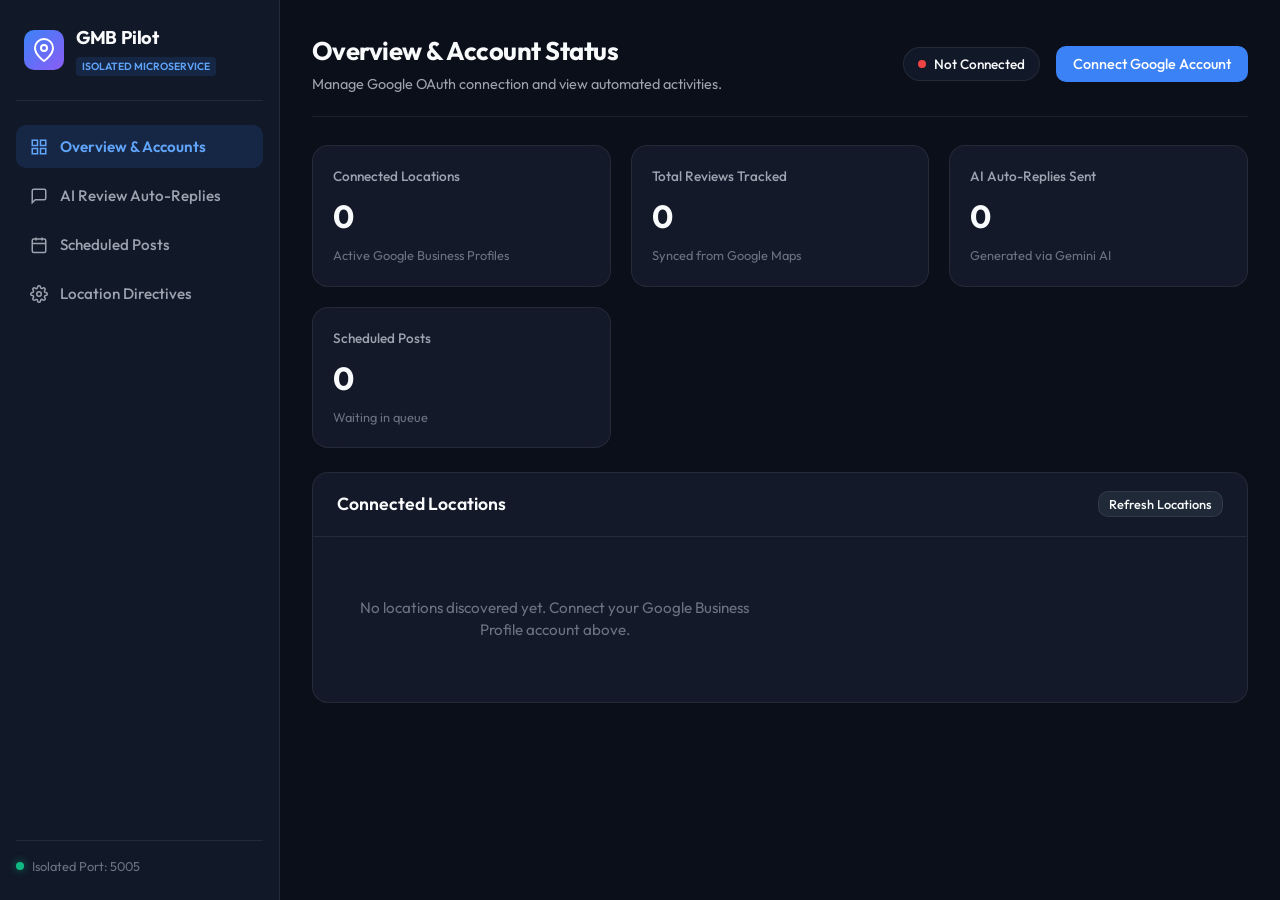
==== gmb/index.html @ d93f7756 "Updates" ====
<!DOCTYPE html>
<html lang="en">
<head>
  <meta charset="UTF-8">
  <meta name="viewport" content="width=device-width, initial-scale=1.0">
  <title>GMB Automation Hub | AI Reviews & Post Scheduler</title>
  <link rel="preconnect" href="https://fonts.googleapis.com">
  <link rel="preconnect" href="https://fonts.gstatic.com" crossorigin>
  <link href="https://fonts.googleapis.com/css2?family=Outfit:wght@300;400;500;600;700&display=swap" rel="stylesheet">
  <link rel="stylesheet" href="style.css">
</head>
<body>
  <div class="app-layout">
    <!-- Sidebar Navigation -->
    <aside class="sidebar">
      <div class="brand">
        <div class="brand-icon">
          <svg width="24" height="24" viewBox="0 0 24 24" fill="none" stroke="currentColor" stroke-width="2">
            <path d="M21 10c0 7-9 13-9 13s-9-6-9-13a9 9 0 0 1 18 0z"></path>
            <circle cx="12" cy="10" r="3"></circle>
          </svg>
        </div>
        <div class="brand-text">
          <h2>GMB Pilot</h2>
          <span class="badge">Isolated Microservice</span>
        </div>
      </div>

      <nav class="nav-links">
        <button class="nav-btn active" data-tab="overview">
          <svg width="18" height="18" viewBox="0 0 24 24" fill="none" stroke="currentColor" stroke-width="2"><rect x="3" y="3" width="7" height="7"></rect><rect x="14" y="3" width="7" height="7"></rect><rect x="14" y="14" width="7" height="7"></rect><rect x="3" y="14" width="7" height="7"></rect></svg>
          Overview & Accounts
        </button>
        <button class="nav-btn" data-tab="reviews">
          <svg width="18" height="18" viewBox="0 0 24 24" fill="none" stroke="currentColor" stroke-width="2"><path d="M21 15a2 2 0 0 1-2 2H7l-4 4V5a2 2 0 0 1 2-2h14a2 2 0 0 1 2 2z"></path></svg>
          AI Review Auto-Replies
        </button>
        <button class="nav-btn" data-tab="posts">
          <svg width="18" height="18" viewBox="0 0 24 24" fill="none" stroke="currentColor" stroke-width="2"><rect x="3" y="4" width="18" height="18" rx="2" ry="2"></rect><line x1="16" y1="2" x2="16" y2="6"></line><line x1="8" y1="2" x2="8" y2="6"></line><line x1="3" y1="10" x2="21" y2="10"></line></svg>
          Scheduled Posts
        </button>
        <button class="nav-btn" data-tab="settings">
          <svg width="18" height="18" viewBox="0 0 24 24" fill="none" stroke="currentColor" stroke-width="2"><circle cx="12" cy="12" r="3"></circle><path d="M19.4 15a1.65 1.65 0 0 0 .33 1.82l.06.06a2 2 0 0 1 0 2.83 2 2 0 0 1-2.83 0l-.06-.06a1.65 1.65 0 0 0-1.82-.33 1.65 1.65 0 0 0-1 1.51V21a2 2 0 0 1-2 2 2 2 0 0 1-2-2v-.09A1.65 1.65 0 0 0 9 19.4a1.65 1.65 0 0 0-1.82.33l-.06.06a2 2 0 0 1-2.83 0 2 2 0 0 1 0-2.83l.06-.06a1.65 1.65 0 0 0 .33-1.82 1.65 1.65 0 0 0-1.51-1H3a2 2 0 0 1-2-2 2 2 0 0 1 2-2h.09A1.65 1.65 0 0 0 4.6 9a1.65 1.65 0 0 0-.33-1.82l-.06-.06a2 2 0 0 1 0-2.83 2 2 0 0 1 2.83 0l.06.06a1.65 1.65 0 0 0 1.82.33H9a1.65 1.65 0 0 0 1-1.51V3a2 2 0 0 1 2-2 2 2 0 0 1 2 2v.09a1.65 1.65 0 0 0 1 1.51 1.65 1.65 0 0 0 1.82-.33l.06-.06a2 2 0 0 1 2.83 0 2 2 0 0 1 0 2.83l-.06.06a1.65 1.65 0 0 0-.33 1.82V9a1.65 1.65 0 0 0 1.51 1H21a2 2 0 0 1 2 2 2 2 0 0 1-2 2h-.09a1.65 1.65 0 0 0-1.51 1z"></path></svg>
          Location Directives
        </button>
      </nav>

      <div class="sidebar-footer">
        <div class="service-status">
          <span class="status-dot online"></span>
          <span>Isolated Port: 5005</span>
        </div>
      </div>
    </aside>

    <!-- Main Content Area -->
    <main class="main-content">
      <!-- Top Bar -->
      <header class="topbar">
        <div>
          <h1 id="page-title">Overview & Account Status</h1>
          <p class="subtitle" id="page-subtitle">Manage Google OAuth connection and view automated activities.</p>
        </div>
        <div class="topbar-actions">
          <div id="account-pill" class="account-pill disconnected">
            <span class="pill-dot"></span>
            <span id="account-email-display">Not Connected</span>
          </div>
          <button id="auth-action-btn" class="btn btn-primary">Connect Google Account</button>
        </div>
      </header>

      <!-- Alert Notification Banner -->
      <div id="alert-banner" class="alert-banner hidden"></div>

      <!-- Tab 1: Overview -->
      <section id="tab-overview" class="tab-pane active">
        <div class="stats-grid">
          <div class="stat-card">
            <div class="stat-title">Connected Locations</div>
            <div class="stat-value" id="stat-locations-count">0</div>
            <div class="stat-desc">Active Google Business Profiles</div>
          </div>
          <div class="stat-card">
            <div class="stat-title">Total Reviews Tracked</div>
            <div class="stat-value" id="stat-reviews-count">0</div>
            <div class="stat-desc">Synced from Google Maps</div>
          </div>
          <div class="stat-card">
            <div class="stat-title">AI Auto-Replies Sent</div>
            <div class="stat-value" id="stat-replies-count">0</div>
            <div class="stat-desc">Generated via Gemini AI</div>
          </div>
          <div class="stat-card">
            <div class="stat-title">Scheduled Posts</div>
            <div class="stat-value" id="stat-posts-count">0</div>
            <div class="stat-desc">Waiting in queue</div>
          </div>
        </div>

        <div class="card mt-4">
          <div class="card-header">
            <h3>Connected Locations</h3>
            <button id="btn-sync-locations" class="btn btn-secondary btn-sm">Refresh Locations</button>
          </div>
          <div class="card-body">
            <div id="locations-list" class="locations-grid">
              <div class="empty-state">No locations discovered yet. Connect your Google Business Profile account above.</div>
            </div>
          </div>
        </div>
      </section>

      <!-- Tab 2: Reviews & AI Auto-Reply -->
      <section id="tab-reviews" class="tab-pane">
        <div class="pane-toolbar">
          <div class="filters">
            <select id="filter-review-status" class="select-input">
              <option value="">All Reviews</option>
              <option value="false">Unreplied Only</option>
              <option value="true">Replied Only</option>
            </select>
            <select id="filter-review-rating" class="select-input">
              <option value="">All Star Ratings</option>
              <option value="5">5 Stars</option>
              <option value="4">4 Stars</option>
              <option value="3">3 Stars</option>
              <option value="2">2 Stars</option>
              <option value="1">1 Star</option>
            </select>
          </div>
          <button id="btn-sync-reviews-now" class="btn btn-primary">
            <svg width="16" height="16" viewBox="0 0 24 24" fill="none" stroke="currentColor" stroke-width="2"><polyline points="23 4 23 10 17 10"></polyline><path d="M20.49 15a9 9 0 1 1-2.12-9.36L23 10"></path></svg>
            Trigger AI Review Sync Now
          </button>
        </div>

        <div class="card mt-3">
          <div class="card-body">
            <div id="reviews-feed" class="reviews-feed">
              <div class="empty-state">Loading reviews...</div>
            </div>
          </div>
        </div>
      </section>

      <!-- Tab 3: Post Scheduling -->
      <section id="tab-posts" class="tab-pane">
        <div class="grid-2-col">
          <!-- Scheduling Form -->
          <div class="card">
            <div class="card-header">
              <h3>Create Scheduled Post</h3>
            </div>
            <div class="card-body">
              <form id="form-create-post">
                <div class="form-group">
                  <label for="post-location-select">Target Location</label>
                  <select id="post-location-select" class="form-input" required>
                    <option value="">Select a location...</option>
                  </select>
                </div>

                <div class="form-group">
                  <label for="post-summary">Post Caption / Content</label>
                  <textarea id="post-summary" class="form-input" rows="4" placeholder="Write your Google update, news, announcement, or promotional offer..." required></textarea>
                </div>

                <div class="form-group">
                  <label for="post-image-url">Image URL (Optional)</label>
                  <input type="url" id="post-image-url" class="form-input" placeholder="https://example.com/banner.jpg">
                </div>

                <div class="form-row">
                  <div class="form-group">
                    <label for="post-cta-type">Action Button (CTA)</label>
                    <select id="post-cta-type" class="form-input">
                      <option value="LEARN_MORE">Learn More</option>
                      <option value="BOOK">Book</option>
                      <option value="ORDER">Order Online</option>
                      <option value="SHOP">Shop</option>
                      <option value="SIGN_UP">Sign Up</option>
                      <option value="CALL">Call Now</option>
                      <option value="ACTION_TYPE_UNSPECIFIED">None</option>
                    </select>
                  </div>
                  <div class="form-group">
                    <label for="post-cta-url">Button URL</label>
                    <input type="url" id="post-cta-url" class="form-input" placeholder="https://yourwebsite.com/offer">
                  </div>
                </div>

                <div class="form-group">
                  <label for="post-scheduled-at">Publish Date & Time</label>
                  <input type="datetime-local" id="post-scheduled-at" class="form-input" required>
                </div>

                <button type="submit" class="btn btn-primary w-full">Schedule Post</button>
              </form>
            </div>
          </div>

          <!-- Scheduled & Published Queue -->
          <div class="card">
            <div class="card-header">
              <h3>Scheduled Posts Queue</h3>
              <button id="btn-dispatch-posts-now" class="btn btn-secondary btn-sm">Force Dispatch Check</button>
            </div>
            <div class="card-body">
              <div id="posts-queue" class="posts-queue">
                <div class="empty-state">No scheduled posts found.</div>
              </div>
            </div>
          </div>
        </div>
      </section>

      <!-- Tab 4: Location Directives / Settings -->
      <section id="tab-settings" class="tab-pane">
        <div class="card">
          <div class="card-header">
            <h3>AI Directives & Rules by Location</h3>
          </div>
          <div class="card-body">
            <div id="locations-settings-container">
              <div class="empty-state">Connect an account to view and configure location rules.</div>
            </div>
          </div>
        </div>
      </section>
    </main>
  </div>

  <script src="app.js"></script>
</body>
</html>
---- gmb/style.css ----
:root {
  --bg-primary: #0b0f19;
  --bg-surface: #111827;
  --bg-surface-elevated: #1f2937;
  --bg-card: rgba(23, 31, 48, 0.7);
  --border-subtle: rgba(255, 255, 255, 0.08);
  --border-focus: #3b82f6;
  
  --text-primary: #f9fafb;
  --text-secondary: #9ca3af;
  --text-muted: #6b7280;
  
  --accent-primary: #3b82f6;
  --accent-primary-hover: #2563eb;
  --accent-success: #10b981;
  --accent-warning: #f59e0b;
  --accent-danger: #ef4444;

  --font-family: 'Outfit', -apple-system, BlinkMacSystemFont, 'Segoe UI', Roboto, sans-serif;
  --radius-sm: 6px;
  --radius-md: 10px;
  --radius-lg: 16px;
  --shadow-sm: 0 1px 2px 0 rgba(0, 0, 0, 0.05);
  --shadow-md: 0 4px 6px -1px rgba(0, 0, 0, 0.3), 0 2px 4px -1px rgba(0, 0, 0, 0.2);
  --shadow-lg: 0 10px 15px -3px rgba(0, 0, 0, 0.4);
}

* {
  box-sizing: border-box;
  margin: 0;
  padding: 0;
}

body {
  font-family: var(--font-family);
  background-color: var(--bg-primary);
  color: var(--text-primary);
  line-height: 1.5;
  min-height: 100vh;
}

/* App Layout */
.app-layout {
  display: flex;
  min-height: 100vh;
}

/* Sidebar */
.sidebar {
  width: 280px;
  background: var(--bg-surface);
  border-right: 1px solid var(--border-subtle);
  display: flex;
  flex-direction: column;
  padding: 24px 16px;
  flex-shrink: 0;
}

.brand {
  display: flex;
  align-items: center;
  gap: 12px;
  padding: 0 8px 24px 8px;
  border-bottom: 1px solid var(--border-subtle);
}

.brand-icon {
  background: linear-gradient(135deg, #3b82f6, #8b5cf6);
  color: white;
  width: 40px;
  height: 40px;
  border-radius: var(--radius-md);
  display: flex;
  align-items: center;
  justify-content: center;
}

.brand-text h2 {
  font-size: 1.15rem;
  font-weight: 700;
  letter-spacing: -0.02em;
}

.badge {
  display: inline-block;
  font-size: 0.65rem;
  font-weight: 600;
  text-transform: uppercase;
  background: rgba(59, 130, 246, 0.15);
  color: #60a5fa;
  padding: 2px 6px;
  border-radius: 4px;
}

.nav-links {
  margin-top: 24px;
  display: flex;
  flex-direction: column;
  gap: 6px;
  flex: 1;
}

.nav-btn {
  display: flex;
  align-items: center;
  gap: 12px;
  width: 100%;
  padding: 12px 14px;
  background: transparent;
  border: none;
  border-radius: var(--radius-md);
  color: var(--text-secondary);
  font-family: inherit;
  font-size: 0.95rem;
  font-weight: 500;
  cursor: pointer;
  transition: all 0.2s ease;
  text-align: left;
}

.nav-btn:hover {
  background: var(--bg-surface-elevated);
  color: var(--text-primary);
}

.nav-btn.active {
  background: rgba(59, 130, 246, 0.15);
  color: #60a5fa;
  font-weight: 600;
}

.sidebar-footer {
  padding-top: 16px;
  border-top: 1px solid var(--border-subtle);
}

.service-status {
  display: flex;
  align-items: center;
  gap: 8px;
  font-size: 0.8rem;
  color: var(--text-muted);
}

.status-dot {
  width: 8px;
  height: 8px;
  border-radius: 50%;
}

.status-dot.online {
  background-color: var(--accent-success);
  box-shadow: 0 0 8px rgba(16, 185, 129, 0.6);
}

/* Main Content */
.main-content {
  flex: 1;
  padding: 32px;
  overflow-y: auto;
}

/* Topbar */
.topbar {
  display: flex;
  justify-content: space-between;
  align-items: center;
  margin-bottom: 28px;
  padding-bottom: 20px;
  border-bottom: 1px solid var(--border-subtle);
}

.topbar h1 {
  font-size: 1.6rem;
  font-weight: 700;
  letter-spacing: -0.02em;
}

.subtitle {
  color: var(--text-secondary);
  font-size: 0.9rem;
  margin-top: 4px;
}

.topbar-actions {
  display: flex;
  align-items: center;
  gap: 16px;
}

.account-pill {
  display: flex;
  align-items: center;
  gap: 8px;
  padding: 6px 14px;
  border-radius: 20px;
  font-size: 0.85rem;
  font-weight: 500;
  background: var(--bg-surface);
  border: 1px solid var(--border-subtle);
}

.account-pill.connected .pill-dot {
  width: 8px;
  height: 8px;
  border-radius: 50%;
  background: var(--accent-success);
}

.account-pill.disconnected .pill-dot {
  width: 8px;
  height: 8px;
  border-radius: 50%;
  background: var(--accent-danger);
}

/* Buttons */
.btn {
  display: inline-flex;
  align-items: center;
  justify-content: center;
  gap: 8px;
  padding: 8px 16px;
  font-family: inherit;
  font-size: 0.9rem;
  font-weight: 500;
  border-radius: var(--radius-md);
  border: 1px solid transparent;
  cursor: pointer;
  transition: all 0.2s ease;
}

.btn-primary {
  background: var(--accent-primary);
  color: white;
}

.btn-primary:hover {
  background: var(--accent-primary-hover);
}

.btn-secondary {
  background: var(--bg-surface-elevated);
  border-color: var(--border-subtle);
  color: var(--text-primary);
}

.btn-secondary:hover {
  background: rgba(255, 255, 255, 0.1);
}

.btn-danger {
  background: rgba(239, 68, 68, 0.15);
  border-color: rgba(239, 68, 68, 0.3);
  color: #fca5a5;
}

.btn-danger:hover {
  background: rgba(239, 68, 68, 0.3);
}

.btn-sm {
  padding: 4px 10px;
  font-size: 0.8rem;
}

.w-full {
  width: 100%;
}

/* Alert Banner */
.alert-banner {
  padding: 12px 16px;
  border-radius: var(--radius-md);
  margin-bottom: 24px;
  font-size: 0.9rem;
}

.alert-banner.success {
  background: rgba(16, 185, 129, 0.15);
  border: 1px solid rgba(16, 185, 129, 0.3);
  color: #6ee7b7;
}

.alert-banner.error {
  background: rgba(239, 68, 68, 0.15);
  border: 1px solid rgba(239, 68, 68, 0.3);
  color: #fca5a5;
}

.hidden {
  display: none !important;
}

/* Tab Panes */
.tab-pane {
  display: none;
}

.tab-pane.active {
  display: block;
}

/* Cards & Grids */
.stats-grid {
  display: grid;
  grid-template-columns: repeat(auto-fit, minmax(220px, 1fr));
  gap: 20px;
}

.stat-card {
  background: var(--bg-card);
  backdrop-filter: blur(12px);
  border: 1px solid var(--border-subtle);
  border-radius: var(--radius-lg);
  padding: 20px;
}

.stat-title {
  color: var(--text-secondary);
  font-size: 0.85rem;
  font-weight: 500;
}

.stat-value {
  font-size: 2rem;
  font-weight: 700;
  margin: 6px 0;
  color: var(--text-primary);
}

.stat-desc {
  font-size: 0.8rem;
  color: var(--text-muted);
}

.card {
  background: var(--bg-card);
  backdrop-filter: blur(12px);
  border: 1px solid var(--border-subtle);
  border-radius: var(--radius-lg);
  overflow: hidden;
}

.card-header {
  padding: 18px 24px;
  border-bottom: 1px solid var(--border-subtle);
  display: flex;
  justify-content: space-between;
  align-items: center;
}

.card-header h3 {
  font-size: 1.1rem;
  font-weight: 600;
}

.card-body {
  padding: 24px;
}

.mt-3 { margin-top: 16px; }
.mt-4 { margin-top: 24px; }

.grid-2-col {
  display: grid;
  grid-template-columns: 1fr 1fr;
  gap: 24px;
}

@media (max-width: 1024px) {
  .grid-2-col {
    grid-template-columns: 1fr;
  }
}

/* Forms */
.form-group {
  margin-bottom: 16px;
}

.form-row {
  display: grid;
  grid-template-columns: 1fr 1fr;
  gap: 16px;
}

label {
  display: block;
  font-size: 0.85rem;
  font-weight: 500;
  color: var(--text-secondary);
  margin-bottom: 6px;
}

.form-input, .select-input {
  width: 100%;
  padding: 10px 14px;
  background: var(--bg-surface);
  border: 1px solid var(--border-subtle);
  border-radius: var(--radius-md);
  color: var(--text-primary);
  font-family: inherit;
  font-size: 0.9rem;
  transition: border-color 0.2s;
}

.form-input:focus, .select-input:focus {
  outline: none;
  border-color: var(--border-focus);
}

/* Location Card */
.locations-grid {
  display: grid;
  grid-template-columns: repeat(auto-fill, minmax(300px, 1fr));
  gap: 16px;
}

.location-item {
  background: var(--bg-surface);
  border: 1px solid var(--border-subtle);
  border-radius: var(--radius-md);
  padding: 18px;
}

.location-item-header {
  display: flex;
  justify-content: space-between;
  align-items: flex-start;
  margin-bottom: 8px;
}

.location-title {
  font-weight: 600;
  font-size: 1rem;
}

.location-address {
  font-size: 0.85rem;
  color: var(--text-secondary);
  margin-bottom: 12px;
}

.tag {
  display: inline-block;
  padding: 2px 8px;
  border-radius: 12px;
  font-size: 0.75rem;
  font-weight: 600;
}

.tag-success {
  background: rgba(16, 185, 129, 0.15);
  color: #34d399;
}

.tag-warning {
  background: rgba(245, 158, 11, 0.15);
  color: #fbbf24;
}

.tag-neutral {
  background: rgba(156, 163, 175, 0.15);
  color: #9ca3af;
}

/* Reviews Feed */
.pane-toolbar {
  display: flex;
  justify-content: space-between;
  align-items: center;
  margin-bottom: 16px;
  gap: 16px;
}

.filters {
  display: flex;
  gap: 12px;
}

.reviews-feed {
  display: flex;
  flex-direction: column;
  gap: 16px;
}

.review-card {
  background: var(--bg-surface);
  border: 1px solid var(--border-subtle);
  border-radius: var(--radius-md);
  padding: 18px;
}

.review-header {
  display: flex;
  justify-content: space-between;
  align-items: center;
  margin-bottom: 10px;
}

.reviewer-info {
  display: flex;
  align-items: center;
  gap: 10px;
}

.reviewer-avatar {
  width: 32px;
  height: 32px;
  border-radius: 50%;
  background: var(--bg-surface-elevated);
  display: flex;
  align-items: center;
  justify-content: center;
  font-weight: 600;
  font-size: 0.85rem;
}

.stars {
  color: #fbbf24;
  letter-spacing: 2px;
}

.review-comment {
  font-size: 0.95rem;
  color: var(--text-primary);
  margin-bottom: 14px;
}

.reply-box {
  background: var(--bg-surface-elevated);
  border-left: 3px solid var(--accent-primary);
  border-radius: 0 var(--radius-sm) var(--radius-sm) 0;
  padding: 12px 16px;
  margin-top: 10px;
}

.reply-box-title {
  font-size: 0.8rem;
  font-weight: 600;
  color: #60a5fa;
  margin-bottom: 4px;
  display: flex;
  align-items: center;
  gap: 6px;
}

.reply-box-text {
  font-size: 0.9rem;
  color: var(--text-secondary);
}

/* Post Queue */
.posts-queue {
  display: flex;
  flex-direction: column;
  gap: 12px;
}

.post-card {
  background: var(--bg-surface);
  border: 1px solid var(--border-subtle);
  border-radius: var(--radius-md);
  padding: 16px;
}

.post-card-header {
  display: flex;
  justify-content: space-between;
  align-items: center;
  margin-bottom: 8px;
}

.post-summary {
  font-size: 0.9rem;
  color: var(--text-primary);
  margin-bottom: 10px;
  white-space: pre-wrap;
}

.post-meta {
  display: flex;
  justify-content: space-between;
  align-items: center;
  font-size: 0.8rem;
  color: var(--text-muted);
}

.empty-state {
  text-align: center;
  padding: 36px 20px;
  color: var(--text-muted);
  font-size: 0.95rem;
}
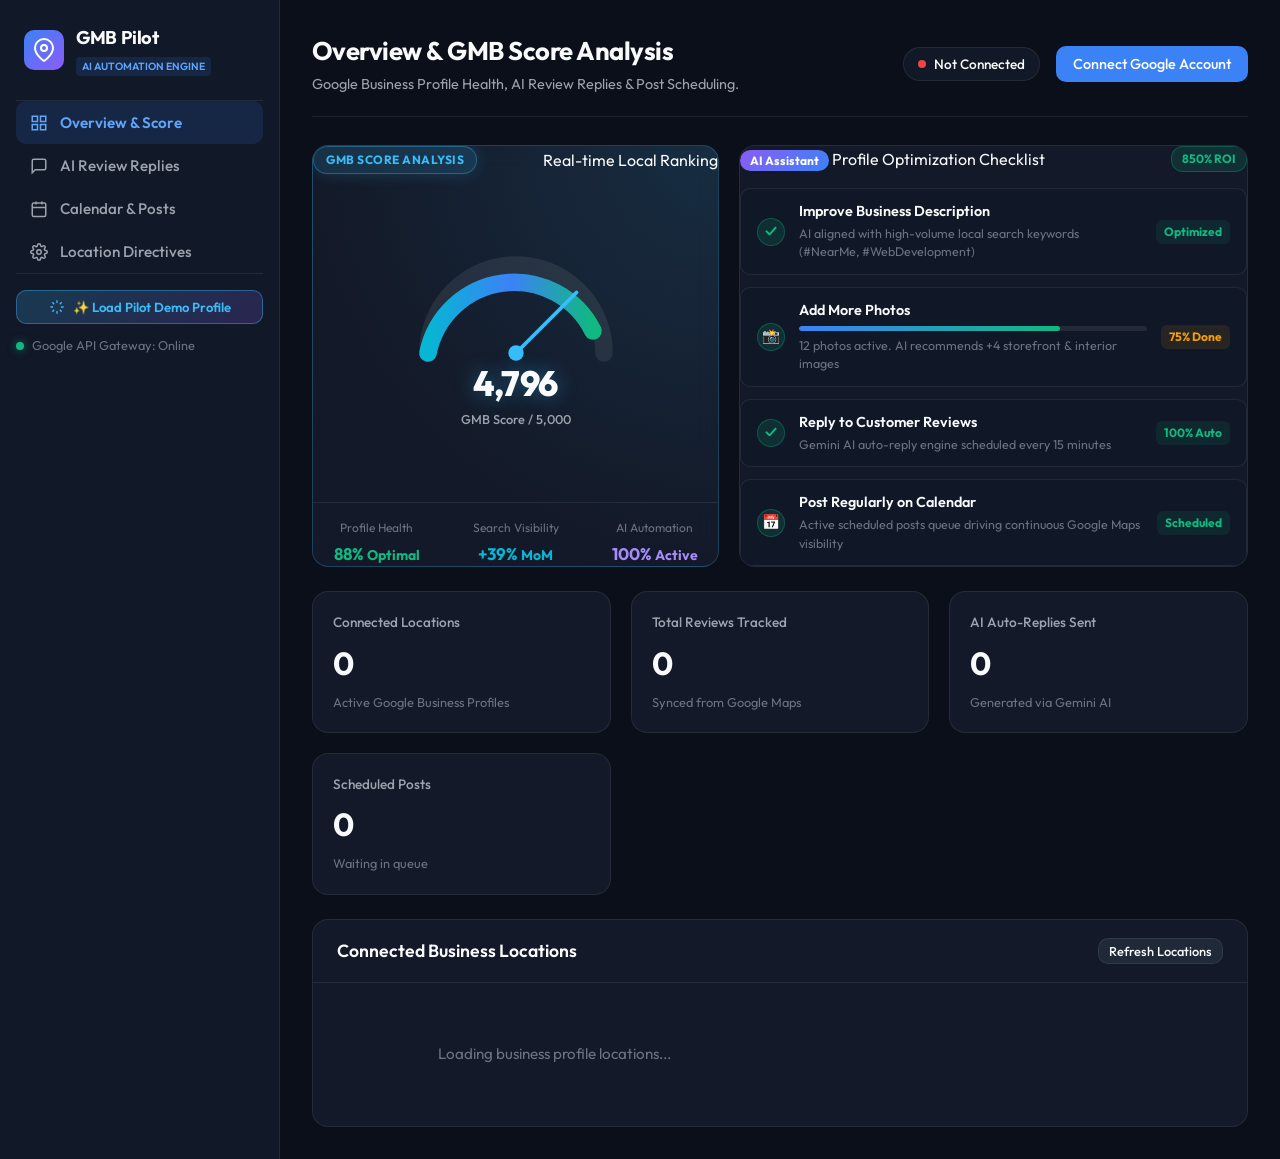
==== commit 89fc9e10: "Updates" ====
--- a/gmb/index.html
+++ b/gmb/index.html
@@ -3,11 +3,21 @@
 <head>
   <meta charset="UTF-8">
   <meta name="viewport" content="width=device-width, initial-scale=1.0">
-  <title>GMB Automation Hub | AI Reviews & Post Scheduler</title>
+  <title>GMB Pilot | AI Automation, Review Auto-Reply & Post Scheduling</title>
   <link rel="preconnect" href="https://fonts.googleapis.com">
   <link rel="preconnect" href="https://fonts.gstatic.com" crossorigin>
-  <link href="https://fonts.googleapis.com/css2?family=Outfit:wght@300;400;500;600;700&display=swap" rel="stylesheet">
+  <link href="https://fonts.googleapis.com/css2?family=Outfit:wght@300;400;500;600;700;800&family=Plus+Jakarta+Sans:wght@400;500;600;700&display=swap" rel="stylesheet">
   <link rel="stylesheet" href="style.css">
+  <script>
+    function handleConnect() {
+      var btn = document.getElementById('auth-action-btn');
+      if (btn) btn.textContent = 'Redirecting to Google...';
+      var apiBase = (window.location.hostname === 'localhost' || window.location.hostname === '127.0.0.1')
+        ? (window.location.port === '5000' ? '' : 'http://localhost:5000')
+        : 'https://api.tekchand.tech';
+      window.location.href = apiBase + '/api/auth/google/login';
+    }
+  </script>
 </head>
 <body>
   <div class="app-layout">
@@ -22,22 +32,22 @@
         </div>
         <div class="brand-text">
           <h2>GMB Pilot</h2>
-          <span class="badge">Isolated Microservice</span>
+          <span class="badge">AI Automation Engine</span>
         </div>
       </div>
 
-      <nav class="nav-links">
+      <nav class="sidebar-nav">
         <button class="nav-btn active" data-tab="overview">
           <svg width="18" height="18" viewBox="0 0 24 24" fill="none" stroke="currentColor" stroke-width="2"><rect x="3" y="3" width="7" height="7"></rect><rect x="14" y="3" width="7" height="7"></rect><rect x="14" y="14" width="7" height="7"></rect><rect x="3" y="14" width="7" height="7"></rect></svg>
-          Overview & Accounts
+          Overview & Score
         </button>
         <button class="nav-btn" data-tab="reviews">
           <svg width="18" height="18" viewBox="0 0 24 24" fill="none" stroke="currentColor" stroke-width="2"><path d="M21 15a2 2 0 0 1-2 2H7l-4 4V5a2 2 0 0 1 2-2h14a2 2 0 0 1 2 2z"></path></svg>
-          AI Review Auto-Replies
+          AI Review Replies
         </button>
         <button class="nav-btn" data-tab="posts">
           <svg width="18" height="18" viewBox="0 0 24 24" fill="none" stroke="currentColor" stroke-width="2"><rect x="3" y="4" width="18" height="18" rx="2" ry="2"></rect><line x1="16" y1="2" x2="16" y2="6"></line><line x1="8" y1="2" x2="8" y2="6"></line><line x1="3" y1="10" x2="21" y2="10"></line></svg>
-          Scheduled Posts
+          Calendar & Posts
         </button>
         <button class="nav-btn" data-tab="settings">
           <svg width="18" height="18" viewBox="0 0 24 24" fill="none" stroke="currentColor" stroke-width="2"><circle cx="12" cy="12" r="3"></circle><path d="M19.4 15a1.65 1.65 0 0 0 .33 1.82l.06.06a2 2 0 0 1 0 2.83 2 2 0 0 1-2.83 0l-.06-.06a1.65 1.65 0 0 0-1.82-.33 1.65 1.65 0 0 0-1 1.51V21a2 2 0 0 1-2 2 2 2 0 0 1-2-2v-.09A1.65 1.65 0 0 0 9 19.4a1.65 1.65 0 0 0-1.82.33l-.06.06a2 2 0 0 1-2.83 0 2 2 0 0 1 0-2.83l.06-.06a1.65 1.65 0 0 0 .33-1.82 1.65 1.65 0 0 0-1.51-1H3a2 2 0 0 1-2-2 2 2 0 0 1 2-2h.09A1.65 1.65 0 0 0 4.6 9a1.65 1.65 0 0 0-.33-1.82l-.06-.06a2 2 0 0 1 0-2.83 2 2 0 0 1 2.83 0l.06.06a1.65 1.65 0 0 0 1.82.33H9a1.65 1.65 0 0 0 1-1.51V3a2 2 0 0 1 2-2 2 2 0 0 1 2 2v.09a1.65 1.65 0 0 0 1 1.51 1.65 1.65 0 0 0 1.82-.33l.06-.06a2 2 0 0 1 2.83 0 2 2 0 0 1 0 2.83l-.06.06a1.65 1.65 0 0 0-.33 1.82V9a1.65 1.65 0 0 0 1.51 1H21a2 2 0 0 1 2 2 2 2 0 0 1-2 2h-.09a1.65 1.65 0 0 0-1.51 1z"></path></svg>
@@ -46,9 +56,13 @@
       </nav>
 
       <div class="sidebar-footer">
+        <button id="btn-seed-pilot" class="btn btn-seed w-full" onclick="loadPilotDemo()">
+          <svg width="16" height="16" viewBox="0 0 24 24" fill="none" stroke="currentColor" stroke-width="2"><path d="M12 2v4M12 18v4M4.93 4.93l2.83 2.83M16.24 16.24l2.83 2.83M2 12h4M18 12h4M4.93 19.07l2.83-2.83M16.24 7.76l2.83-2.83"></path></svg>
+          ✨ Load Pilot Demo Profile
+        </button>
         <div class="service-status">
           <span class="status-dot online"></span>
-          <span>Isolated Port: 5005</span>
+          <span>Google API Gateway: Online</span>
         </div>
       </div>
     </aside>
@@ -58,24 +72,121 @@
       <!-- Top Bar -->
       <header class="topbar">
         <div>
-          <h1 id="page-title">Overview & Account Status</h1>
-          <p class="subtitle" id="page-subtitle">Manage Google OAuth connection and view automated activities.</p>
+          <h1 id="page-title">Overview & GMB Score Analysis</h1>
+          <p class="subtitle" id="page-subtitle">Google Business Profile Health, AI Review Replies & Post Scheduling.</p>
         </div>
         <div class="topbar-actions">
           <div id="account-pill" class="account-pill disconnected">
             <span class="pill-dot"></span>
             <span id="account-email-display">Not Connected</span>
           </div>
-          <button id="auth-action-btn" class="btn btn-primary">Connect Google Account</button>
+          <button id="auth-action-btn" class="btn btn-primary" onclick="handleConnect()">Connect Google Account</button>
         </div>
       </header>
 
       <!-- Alert Notification Banner -->
       <div id="alert-banner" class="alert-banner hidden"></div>
 
-      <!-- Tab 1: Overview -->
+      <!-- Tab 1: Overview & GMB Score Analysis -->
       <section id="tab-overview" class="tab-pane active">
-        <div class="stats-grid">
+        <!-- Hero Speedometer & AI Tips Grid -->
+        <div class="hero-analysis-grid">
+          <!-- GMB Score Speedometer Card (from video) -->
+          <div class="card score-card">
+            <div class="card-header-clean">
+              <span class="badge-glow">GMB Score Analysis</span>
+              <span class="text-muted text-xs">Real-time Local Ranking</span>
+            </div>
+            <div class="gauge-container">
+              <div class="speedometer-wrapper">
+                <svg viewBox="0 0 200 120" class="speedometer-svg">
+                  <!-- Arc Path -->
+                  <path d="M 20 100 A 80 80 0 0 1 180 100" fill="none" stroke="rgba(255,255,255,0.08)" stroke-width="16" stroke-linecap="round" />
+                  <path id="gauge-fill" d="M 20 100 A 80 80 0 0 1 170 80" fill="none" stroke="url(#score-gradient)" stroke-width="16" stroke-linecap="round" />
+                  <!-- Needle -->
+                  <line x1="100" y1="100" x2="155" y2="45" stroke="#38bdf8" stroke-width="3.5" stroke-linecap="round" class="gauge-needle" />
+                  <circle cx="100" cy="100" r="7" fill="#38bdf8" />
+                  <defs>
+                    <linearGradient id="score-gradient" x1="0%" y1="0%" x2="100%" y2="0%">
+                      <stop offset="0%" stop-color="#06b6d4" />
+                      <stop offset="50%" stop-color="#3b82f6" />
+                      <stop offset="100%" stop-color="#10b981" />
+                    </linearGradient>
+                  </defs>
+                </svg>
+                <div class="gauge-value-box">
+                  <div class="gauge-score" id="gmb-score-display">4,796</div>
+                  <div class="gauge-unit">GMB Score / 5,000</div>
+                </div>
+              </div>
+            </div>
+            <div class="score-submetrics">
+              <div class="submetric">
+                <span class="submetric-label">Profile Health</span>
+                <span class="submetric-val text-emerald">88% <small>Optimal</small></span>
+              </div>
+              <div class="submetric">
+                <span class="submetric-label">Search Visibility</span>
+                <span class="submetric-val text-cyan">+39% <small>MoM</small></span>
+              </div>
+              <div class="submetric">
+                <span class="submetric-label">AI Automation</span>
+                <span class="submetric-val text-violet">100% <small>Active</small></span>
+              </div>
+            </div>
+          </div>
+
+          <!-- AI Assistant Tips & Checklist (from video) -->
+          <div class="card tips-card">
+            <div class="card-header-clean">
+              <div class="flex items-center gap-2">
+                <span class="ai-pill">AI Assistant</span>
+                <span class="font-semibold">Profile Optimization Checklist</span>
+              </div>
+              <span class="badge-success">850% ROI</span>
+            </div>
+            <div class="tips-checklist">
+              <div class="checklist-item checked">
+                <div class="check-icon">✓</div>
+                <div class="checklist-info">
+                  <h4>Improve Business Description</h4>
+                  <p>AI aligned with high-volume local search keywords (#NearMe, #WebDevelopment)</p>
+                </div>
+                <span class="check-tag">Optimized</span>
+              </div>
+              <div class="checklist-item in-progress">
+                <div class="check-icon">📸</div>
+                <div class="checklist-info">
+                  <h4>Add More Photos</h4>
+                  <div class="progress-bar-wrap">
+                    <div class="progress-bar-fill" style="width: 75%"></div>
+                  </div>
+                  <p>12 photos active. AI recommends +4 storefront & interior images</p>
+                </div>
+                <span class="check-tag pending">75% Done</span>
+              </div>
+              <div class="checklist-item checked">
+                <div class="check-icon">✓</div>
+                <div class="checklist-info">
+                  <h4>Reply to Customer Reviews</h4>
+                  <p>Gemini AI auto-reply engine scheduled every 15 minutes</p>
+                </div>
+                <span class="check-tag">100% Auto</span>
+              </div>
+              <div class="checklist-item checked">
+                <div class="check-icon">📅</div>
+                <div class="checklist-info">
+                  <h4>Post Regularly on Calendar</h4>
+                  <p>Active scheduled posts queue driving continuous Google Maps visibility</p>
+                </div>
+                <span class="check-tag">Scheduled</span>
+              </div>
+            </div>
+          </div>
+        </div>
+
+        <!-- 4 Global Stats Cards -->
+        <div class="stats-grid mt-4">
           <div class="stat-card">
             <div class="stat-title">Connected Locations</div>
             <div class="stat-value" id="stat-locations-count">0</div>
@@ -98,14 +209,17 @@
           </div>
         </div>
 
+        <!-- Connected Locations Section -->
         <div class="card mt-4">
           <div class="card-header">
-            <h3>Connected Locations</h3>
-            <button id="btn-sync-locations" class="btn btn-secondary btn-sm">Refresh Locations</button>
+            <h3>Connected Business Locations</h3>
+            <div class="flex gap-2">
+              <button id="btn-sync-locations" class="btn btn-secondary btn-sm" onclick="initLocations()">Refresh Locations</button>
+            </div>
           </div>
           <div class="card-body">
             <div id="locations-list" class="locations-grid">
-              <div class="empty-state">No locations discovered yet. Connect your Google Business Profile account above.</div>
+              <div class="empty-state">Loading business profile locations...</div>
             </div>
           </div>
         </div>
@@ -115,23 +229,23 @@
       <section id="tab-reviews" class="tab-pane">
         <div class="pane-toolbar">
           <div class="filters">
-            <select id="filter-review-status" class="select-input">
+            <select id="filter-review-status" class="select-input" onchange="loadReviews()">
               <option value="">All Reviews</option>
               <option value="false">Unreplied Only</option>
               <option value="true">Replied Only</option>
             </select>
-            <select id="filter-review-rating" class="select-input">
+            <select id="filter-review-rating" class="select-input" onchange="loadReviews()">
               <option value="">All Star Ratings</option>
-              <option value="5">5 Stars</option>
-              <option value="4">4 Stars</option>
-              <option value="3">3 Stars</option>
-              <option value="2">2 Stars</option>
-              <option value="1">1 Star</option>
+              <option value="5">5 Stars ★★★★★</option>
+              <option value="4">4 Stars ★★★★☆</option>
+              <option value="3">3 Stars ★★★☆☆</option>
+              <option value="2">2 Stars ★★☆☆☆</option>
+              <option value="1">1 Star  ★☆☆☆☆</option>
             </select>
           </div>
-          <button id="btn-sync-reviews-now" class="btn btn-primary">
+          <button id="btn-sync-reviews-now" class="btn btn-primary" onclick="syncReviewsNow()">
             <svg width="16" height="16" viewBox="0 0 24 24" fill="none" stroke="currentColor" stroke-width="2"><polyline points="23 4 23 10 17 10"></polyline><path d="M20.49 15a9 9 0 1 1-2.12-9.36L23 10"></path></svg>
-            Trigger AI Review Sync Now
+            Trigger AI Review Sync & Auto-Reply
           </button>
         </div>
 
@@ -144,17 +258,56 @@
         </div>
       </section>
 
-      <!-- Tab 3: Post Scheduling -->
+      <!-- Tab 3: Post Scheduling & Interactive Calendar (from video) -->
       <section id="tab-posts" class="tab-pane">
+        <!-- Interactive Visual Calendar View -->
+        <div class="card mb-4">
+          <div class="card-header">
+            <div class="flex items-center gap-3">
+              <h3 id="calendar-month-year">October 2026</h3>
+              <span class="badge">Visual Post Schedule</span>
+            </div>
+            <div class="flex gap-2">
+              <button class="btn btn-secondary btn-sm" onclick="changeMonth(-1)">◀ Prev Month</button>
+              <button class="btn btn-secondary btn-sm" onclick="changeMonth(1)">Next Month ▶</button>
+            </div>
+          </div>
+          <div class="card-body p-0">
+            <div class="calendar-grid-header">
+              <div>Sun</div><div>Mon</div><div>Tue</div><div>Wed</div><div>Thu</div><div>Fri</div><div>Sat</div>
+            </div>
+            <div id="calendar-days" class="calendar-days-grid">
+              <!-- Dynamically populated by app.js -->
+            </div>
+          </div>
+        </div>
+
         <div class="grid-2-col">
-          <!-- Scheduling Form -->
+          <!-- Scheduling Form with Keyword Targeting (from video) -->
           <div class="card">
             <div class="card-header">
-              <h3>Create Scheduled Post</h3>
+              <h3>Create & Schedule GMB Post</h3>
+              <button type="button" class="btn btn-ai-write btn-sm" onclick="generateAiPostCaption()">
+                ✨ Write with Gemini AI
+              </button>
             </div>
             <div class="card-body">
-              <form id="form-create-post">
-                <div class="form-group">
+              <!-- Keyword Targeting Pills Bar -->
+              <div class="keyword-targeting-section">
+                <label class="text-xs font-semibold text-muted">🎯 Keyword Targeting (Click to insert):</label>
+                <div class="keyword-pills-bar">
+                  <button type="button" class="kw-pill" onclick="insertKeyword('#LocalBusiness')">#LocalBusiness</button>
+                  <button type="button" class="kw-pill" onclick="insertKeyword('#NearMe')">#NearMe</button>
+                  <button type="button" class="kw-pill" onclick="insertKeyword('#BestService')">#BestService</button>
+                  <button type="button" class="kw-pill" onclick="insertKeyword('#TopAgency')">#TopAgency</button>
+                  <button type="button" class="kw-pill" onclick="insertKeyword('#SpecialOffer')">#SpecialOffer</button>
+                  <button type="button" class="kw-pill" onclick="insertKeyword('#WebDevelopment')">#WebDevelopment</button>
+                  <button type="button" class="kw-pill" onclick="insertKeyword('#GoogleRanking')">#GoogleRanking</button>
+                </div>
+              </div>
+
+              <form id="form-create-post" onsubmit="handleCreatePost(event)">
+                <div class="form-group mt-3">
                   <label for="post-location-select">Target Location</label>
                   <select id="post-location-select" class="form-input" required>
                     <option value="">Select a location...</option>
@@ -162,13 +315,19 @@
                 </div>
 
                 <div class="form-group">
-                  <label for="post-summary">Post Caption / Content</label>
-                  <textarea id="post-summary" class="form-input" rows="4" placeholder="Write your Google update, news, announcement, or promotional offer..." required></textarea>
+                  <label for="post-summary">Post Caption / Update Content</label>
+                  <textarea id="post-summary" class="form-input" rows="4" placeholder="Write your Google update, news, announcement, or click '✨ Write with Gemini AI'..." required></textarea>
                 </div>
 
                 <div class="form-group">
-                  <label for="post-image-url">Image URL (Optional)</label>
-                  <input type="url" id="post-image-url" class="form-input" placeholder="https://example.com/banner.jpg">
+                  <label for="post-image-url">Image / Media URL</label>
+                  <input type="url" id="post-image-url" class="form-input" placeholder="https://images.unsplash.com/photo-1498050108023-c5249f4df085...">
+                  <div class="image-preview-bar mt-2 flex gap-2">
+                    <span class="text-xs text-muted">Presets:</span>
+                    <button type="button" class="preset-img-btn" onclick="setImagePreset('https://images.unsplash.com/photo-1498050108023-c5249f4df085?auto=format&fit=crop&w=800&q=80')">Tech Office</button>
+                    <button type="button" class="preset-img-btn" onclick="setImagePreset('https://images.unsplash.com/photo-1551836022-d5d88e9218df?auto=format&fit=crop&w=800&q=80')">Customer Meeting</button>
+                    <button type="button" class="preset-img-btn" onclick="setImagePreset('https://images.unsplash.com/photo-1519389950473-47ba0277781c?auto=format&fit=crop&w=800&q=80')">Special Launch</button>
+                  </div>
                 </div>
 
                 <div class="form-row">
@@ -176,17 +335,15 @@
                     <label for="post-cta-type">Action Button (CTA)</label>
                     <select id="post-cta-type" class="form-input">
                       <option value="LEARN_MORE">Learn More</option>
-                      <option value="BOOK">Book</option>
+                      <option value="BOOK">Book Appointment</option>
+                      <option value="CALL">Call Now</option>
                       <option value="ORDER">Order Online</option>
-                      <option value="SHOP">Shop</option>
                       <option value="SIGN_UP">Sign Up</option>
-                      <option value="CALL">Call Now</option>
-                      <option value="ACTION_TYPE_UNSPECIFIED">None</option>
                     </select>
                   </div>
                   <div class="form-group">
                     <label for="post-cta-url">Button URL</label>
-                    <input type="url" id="post-cta-url" class="form-input" placeholder="https://yourwebsite.com/offer">
+                    <input type="url" id="post-cta-url" class="form-input" value="https://tekchand.tech" placeholder="https://yourwebsite.com">
                   </div>
                 </div>
 
@@ -195,7 +352,10 @@
                   <input type="datetime-local" id="post-scheduled-at" class="form-input" required>
                 </div>
 
-                <button type="submit" class="btn btn-primary w-full">Schedule Post</button>
+                <div class="flex gap-2">
+                  <button type="submit" class="btn btn-primary flex-1">📅 Schedule Post to Calendar</button>
+                  <button type="button" class="btn btn-secondary" onclick="postInstantly()">⚡ Post Instantly</button>
+                </div>
               </form>
             </div>
           </div>
@@ -204,18 +364,18 @@
           <div class="card">
             <div class="card-header">
               <h3>Scheduled Posts Queue</h3>
-              <button id="btn-dispatch-posts-now" class="btn btn-secondary btn-sm">Force Dispatch Check</button>
+              <button id="btn-dispatch-posts-now" class="btn btn-secondary btn-sm" onclick="dispatchPostsNow()">Force Dispatch Check</button>
             </div>
             <div class="card-body">
               <div id="posts-queue" class="posts-queue">
-                <div class="empty-state">No scheduled posts found.</div>
+                <div class="empty-state">Loading posts queue...</div>
               </div>
             </div>
           </div>
         </div>
       </section>
 
-      <!-- Tab 4: Location Directives / Settings -->
+      <!-- Tab 4: Location Directives -->
       <section id="tab-settings" class="tab-pane">
         <div class="card">
           <div class="card-header">
--- a/gmb/style.css
+++ b/gmb/style.css
@@ -593,3 +593,391 @@
   color: var(--text-muted);
   font-size: 0.95rem;
 }
+
+/* ==========================================================================
+   VIDEO-INSPIRED HERO SCORE, GAUGE & AI CHECKLIST
+   ========================================================================== */
+.hero-analysis-grid {
+  display: grid;
+  grid-template-columns: 1fr 1.25fr;
+  gap: 20px;
+  margin-bottom: 24px;
+}
+
+@media (max-width: 1024px) {
+  .hero-analysis-grid {
+    grid-template-columns: 1fr;
+  }
+}
+
+.score-card {
+  background: radial-gradient(circle at top right, rgba(56, 189, 248, 0.12), transparent 70%), var(--bg-card);
+  border: 1px solid rgba(56, 189, 248, 0.25);
+  display: flex;
+  flex-direction: column;
+  justify-content: space-between;
+}
+
+.card-header-clean {
+  display: flex;
+  justify-content: space-between;
+  align-items: center;
+  margin-bottom: 16px;
+}
+
+.badge-glow {
+  background: rgba(56, 189, 248, 0.15);
+  color: #38bdf8;
+  border: 1px solid rgba(56, 189, 248, 0.35);
+  padding: 4px 12px;
+  border-radius: 20px;
+  font-size: 0.75rem;
+  font-weight: 700;
+  text-transform: uppercase;
+  letter-spacing: 0.5px;
+  box-shadow: 0 0 15px rgba(56, 189, 248, 0.2);
+}
+
+.ai-pill {
+  background: linear-gradient(135deg, #8b5cf6, #3b82f6);
+  color: #fff;
+  padding: 3px 10px;
+  border-radius: 12px;
+  font-size: 0.75rem;
+  font-weight: 700;
+}
+
+.badge-success {
+  background: rgba(16, 185, 129, 0.15);
+  color: #10b981;
+  border: 1px solid rgba(16, 185, 129, 0.3);
+  padding: 3px 10px;
+  border-radius: 12px;
+  font-size: 0.75rem;
+  font-weight: 700;
+}
+
+.speedometer-wrapper {
+  position: relative;
+  width: 220px;
+  margin: 0 auto;
+  text-align: center;
+}
+
+.speedometer-svg {
+  width: 100%;
+  height: auto;
+  overflow: visible;
+}
+
+.gauge-needle {
+  transform-origin: 100px 100px;
+  animation: needlePulse 3s ease-in-out infinite alternate;
+}
+
+@keyframes needlePulse {
+  0% { transform: rotate(-5deg); }
+  100% { transform: rotate(5deg); }
+}
+
+.gauge-value-box {
+  margin-top: -24px;
+}
+
+.gauge-score {
+  font-size: 2.2rem;
+  font-weight: 800;
+  color: #f8fafc;
+  letter-spacing: -0.5px;
+  text-shadow: 0 0 20px rgba(56, 189, 248, 0.4);
+}
+
+.gauge-unit {
+  font-size: 0.8rem;
+  color: var(--text-secondary);
+  font-weight: 500;
+}
+
+.score-submetrics {
+  display: grid;
+  grid-template-columns: repeat(3, 1fr);
+  gap: 12px;
+  margin-top: 20px;
+  padding-top: 16px;
+  border-top: 1px solid var(--border-subtle);
+  text-align: center;
+}
+
+.submetric-label {
+  display: block;
+  font-size: 0.75rem;
+  color: var(--text-muted);
+  margin-bottom: 4px;
+}
+
+.submetric-val {
+  font-size: 1.05rem;
+  font-weight: 700;
+}
+
+.text-emerald { color: #10b981; }
+.text-cyan { color: #06b6d4; }
+.text-violet { color: #a78bfa; }
+
+/* AI Tips Checklist */
+.tips-card {
+  background: var(--bg-card);
+  border: 1px solid var(--border-subtle);
+}
+
+.tips-checklist {
+  display: flex;
+  flex-direction: column;
+  gap: 12px;
+}
+
+.checklist-item {
+  display: flex;
+  align-items: center;
+  gap: 14px;
+  background: rgba(17, 24, 39, 0.85);
+  border: 1px solid var(--border-subtle);
+  padding: 12px 16px;
+  border-radius: var(--radius-md);
+  transition: all 0.2s ease;
+}
+
+.checklist-item:hover {
+  border-color: rgba(56, 189, 248, 0.3);
+  transform: translateX(4px);
+}
+
+.check-icon {
+  width: 28px;
+  height: 28px;
+  border-radius: 50%;
+  background: rgba(16, 185, 129, 0.15);
+  color: #10b981;
+  display: flex;
+  align-items: center;
+  justify-content: center;
+  font-weight: 700;
+  font-size: 0.9rem;
+  flex-shrink: 0;
+  border: 1px solid rgba(16, 185, 129, 0.3);
+}
+
+.checklist-info {
+  flex: 1;
+}
+
+.checklist-info h4 {
+  font-size: 0.9rem;
+  font-weight: 600;
+  color: var(--text-primary);
+  margin-bottom: 2px;
+}
+
+.checklist-info p {
+  font-size: 0.78rem;
+  color: var(--text-muted);
+}
+
+.check-tag {
+  font-size: 0.75rem;
+  font-weight: 700;
+  color: #10b981;
+  background: rgba(16, 185, 129, 0.1);
+  padding: 3px 8px;
+  border-radius: 6px;
+}
+
+.check-tag.pending {
+  color: #f59e0b;
+  background: rgba(245, 158, 11, 0.1);
+}
+
+.progress-bar-wrap {
+  width: 100%;
+  height: 5px;
+  background: rgba(255, 255, 255, 0.08);
+  border-radius: 3px;
+  margin: 4px 0 6px 0;
+  overflow: hidden;
+}
+
+.progress-bar-fill {
+  height: 100%;
+  background: linear-gradient(90deg, #3b82f6, #10b981);
+  border-radius: 3px;
+}
+
+/* Pilot Button in Sidebar */
+.btn-seed {
+  background: linear-gradient(135deg, rgba(56, 189, 248, 0.2), rgba(139, 92, 246, 0.2));
+  color: #38bdf8;
+  border: 1px solid rgba(56, 189, 248, 0.4);
+  margin-bottom: 12px;
+  font-size: 0.82rem;
+  font-weight: 600;
+  transition: all 0.2s;
+}
+
+.btn-seed:hover {
+  background: linear-gradient(135deg, rgba(56, 189, 248, 0.35), rgba(139, 92, 246, 0.35));
+  border-color: #38bdf8;
+  box-shadow: 0 0 15px rgba(56, 189, 248, 0.3);
+}
+
+/* ==========================================================================
+   INTERACTIVE CALENDAR GRID (VIDEO 00:14)
+   ========================================================================== */
+.calendar-grid-header {
+  display: grid;
+  grid-template-columns: repeat(7, 1fr);
+  background: rgba(17, 24, 39, 0.6);
+  border-bottom: 1px solid var(--border-subtle);
+  text-align: center;
+  font-size: 0.75rem;
+  font-weight: 700;
+  color: var(--text-muted);
+  text-transform: uppercase;
+  padding: 10px 0;
+}
+
+.calendar-days-grid {
+  display: grid;
+  grid-template-columns: repeat(7, 1fr);
+  background: rgba(11, 15, 25, 0.5);
+}
+
+.calendar-day-cell {
+  min-height: 90px;
+  border-right: 1px solid var(--border-subtle);
+  border-bottom: 1px solid var(--border-subtle);
+  padding: 6px;
+  transition: background 0.15s;
+  cursor: pointer;
+  display: flex;
+  flex-direction: column;
+}
+
+.calendar-day-cell:hover {
+  background: rgba(56, 189, 248, 0.05);
+}
+
+.calendar-day-cell.other-month {
+  opacity: 0.3;
+}
+
+.calendar-day-cell.today {
+  background: rgba(56, 189, 248, 0.08);
+}
+
+.calendar-day-cell.today .calendar-day-num {
+  background: #38bdf8;
+  color: #0b0f19;
+  font-weight: 700;
+  border-radius: 50%;
+  width: 22px;
+  height: 22px;
+  display: inline-flex;
+  align-items: center;
+  justify-content: center;
+}
+
+.calendar-day-num {
+  font-size: 0.8rem;
+  font-weight: 600;
+  color: var(--text-secondary);
+  margin-bottom: 4px;
+}
+
+.calendar-event-card {
+  background: rgba(30, 41, 59, 0.95);
+  border: 1px solid rgba(56, 189, 248, 0.4);
+  border-radius: 6px;
+  padding: 4px;
+  font-size: 0.7rem;
+  margin-top: 2px;
+  box-shadow: 0 2px 5px rgba(0, 0, 0, 0.3);
+}
+
+.calendar-event-thumb {
+  width: 100%;
+  height: 38px;
+  object-fit: cover;
+  border-radius: 4px;
+  margin-bottom: 3px;
+}
+
+.calendar-event-pill {
+  display: inline-block;
+  background: rgba(16, 185, 129, 0.2);
+  color: #10b981;
+  border-radius: 4px;
+  padding: 1px 4px;
+  font-size: 0.65rem;
+  font-weight: 600;
+}
+
+/* Keyword Targeting & AI Write Button */
+.keyword-targeting-section {
+  background: rgba(17, 24, 39, 0.5);
+  border: 1px solid var(--border-subtle);
+  border-radius: var(--radius-sm);
+  padding: 10px 12px;
+  margin-bottom: 12px;
+}
+
+.keyword-pills-bar {
+  display: flex;
+  flex-wrap: wrap;
+  gap: 6px;
+  margin-top: 6px;
+}
+
+.kw-pill {
+  background: rgba(56, 189, 248, 0.1);
+  color: #38bdf8;
+  border: 1px solid rgba(56, 189, 248, 0.25);
+  border-radius: 14px;
+  padding: 3px 10px;
+  font-size: 0.75rem;
+  font-weight: 600;
+  cursor: pointer;
+  transition: all 0.2s;
+}
+
+.kw-pill:hover {
+  background: #38bdf8;
+  color: #0b0f19;
+  transform: translateY(-1px);
+}
+
+.btn-ai-write {
+  background: linear-gradient(135deg, #8b5cf6, #3b82f6);
+  color: #fff;
+  border: none;
+  font-weight: 600;
+}
+
+.btn-ai-write:hover {
+  box-shadow: 0 0 15px rgba(139, 92, 246, 0.4);
+}
+
+.preset-img-btn {
+  background: rgba(255, 255, 255, 0.05);
+  color: var(--text-secondary);
+  border: 1px solid var(--border-subtle);
+  padding: 2px 8px;
+  border-radius: 4px;
+  font-size: 0.72rem;
+  cursor: pointer;
+}
+
+.preset-img-btn:hover {
+  color: #fff;
+  border-color: #38bdf8;
+}
+
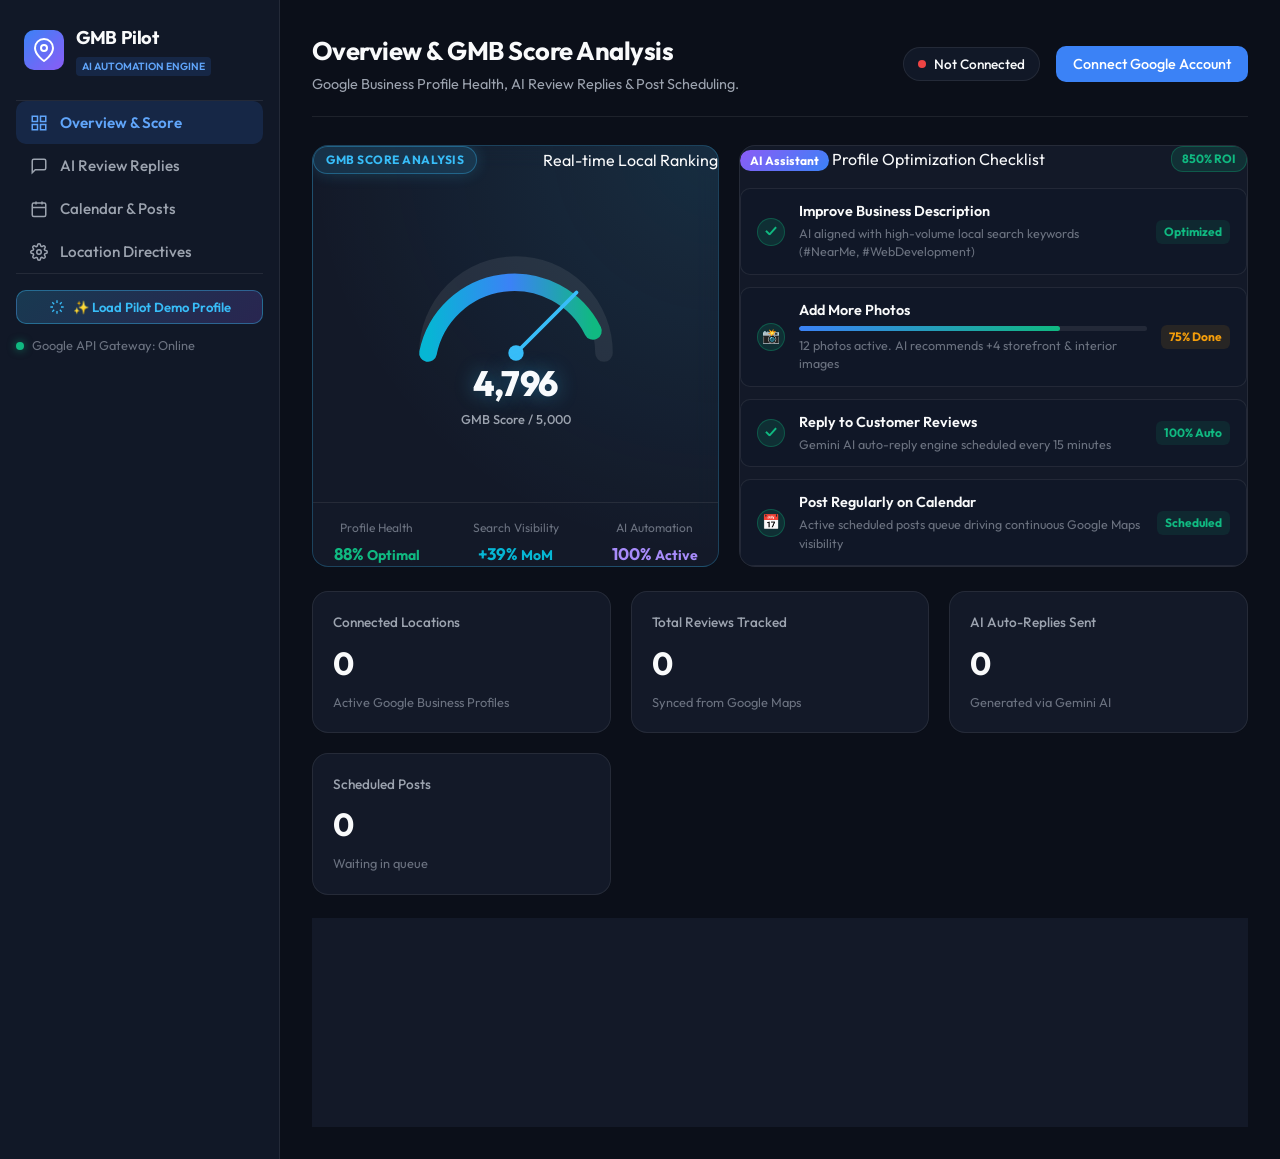
==== commit 1e0858e5: "Updates" ====
--- a/gmb/index.html
+++ b/gmb/index.html
@@ -249,6 +249,43 @@
           </button>
         </div>
 
+        <!-- Add / Sync Real Google Review Form -->
+        <div class="card mt-3" style="background: rgba(15, 23, 42, 0.85); border: 1px solid rgba(56, 189, 248, 0.3);">
+          <div class="card-header">
+            <div class="flex items-center gap-2">
+              <span class="badge badge-glow">Live Google Review</span>
+              <h3>Add Verified Customer Review from Google Search</h3>
+            </div>
+          </div>
+          <div class="card-body">
+            <form id="form-add-real-review" onsubmit="handleAddRealReview(event)">
+              <div class="form-row">
+                <div class="form-group flex-1">
+                  <label for="real-reviewer-name">Customer Name</label>
+                  <input type="text" id="real-reviewer-name" class="form-input" placeholder="e.g. Client Name on your Google Profile" required>
+                </div>
+                <div class="form-group" style="width: 170px;">
+                  <label for="real-review-rating">Rating</label>
+                  <select id="real-review-rating" class="form-input">
+                    <option value="5">★★★★★ (5 Stars)</option>
+                    <option value="4">★★★★☆ (4 Stars)</option>
+                    <option value="3">★★★☆☆ (3 Stars)</option>
+                    <option value="2">★★☆☆☆ (2 Stars)</option>
+                    <option value="1">★☆☆☆☆ (1 Star)</option>
+                  </select>
+                </div>
+              </div>
+              <div class="form-group">
+                <label for="real-review-comment">Review Feedback / Comment</label>
+                <textarea id="real-review-comment" class="form-input" rows="2" placeholder="Copy & paste the actual review comment from your Google Business Profile..."></textarea>
+              </div>
+              <button type="submit" class="btn btn-primary btn-sm">
+                ✨ Save Real Review & Generate AI Auto-Reply
+              </button>
+            </form>
+          </div>
+        </div>
+
         <div class="card mt-3">
           <div class="card-body">
             <div id="reviews-feed" class="reviews-feed">
